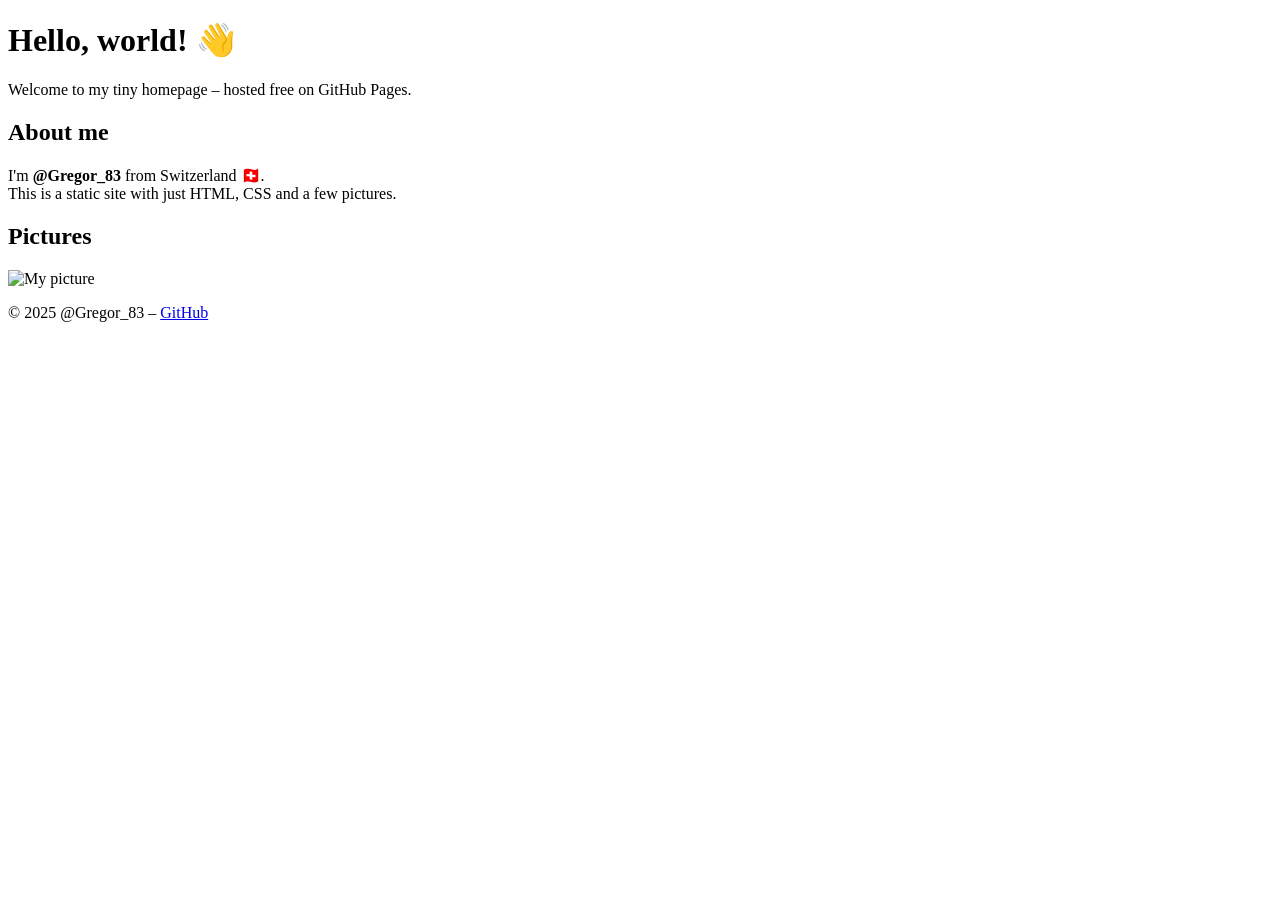
==== index.html @ ce1d017f "Init" ====
<!DOCTYPE html>
<html lang="en">
<head>
  <meta charset="UTF-8" />
  <meta name="viewport" content="width=device-width, initial-scale=1.0"/>
  <title>Hello from @Gregor_83</title>
  <link rel="stylesheet" href="style.css" />
</head>
<body>
  <header>
    <h1>Hello, world! 👋</h1>
    <p>Welcome to my tiny homepage – hosted free on GitHub Pages.</p>
  </header>

  <main>
    <section>
      <h2>About me</h2>
      <p>I'm <strong>@Gregor_83</strong> from Switzerland 🇨🇭.<br>
         This is a static site with just HTML, CSS and a few pictures.</p>
    </section>

    <section class="gallery">
      <h2>Pictures</h2>
      <img src="assets/photo.jpg" alt="My picture" />
      <!-- add more <img> tags here -->
    </section>
  </main>

  <footer>
    <p>© 2025 @Gregor_83 – <a href="https://github.com/gregor-waelchli">GitHub</a></p>
  </footer>
</body>
</html>
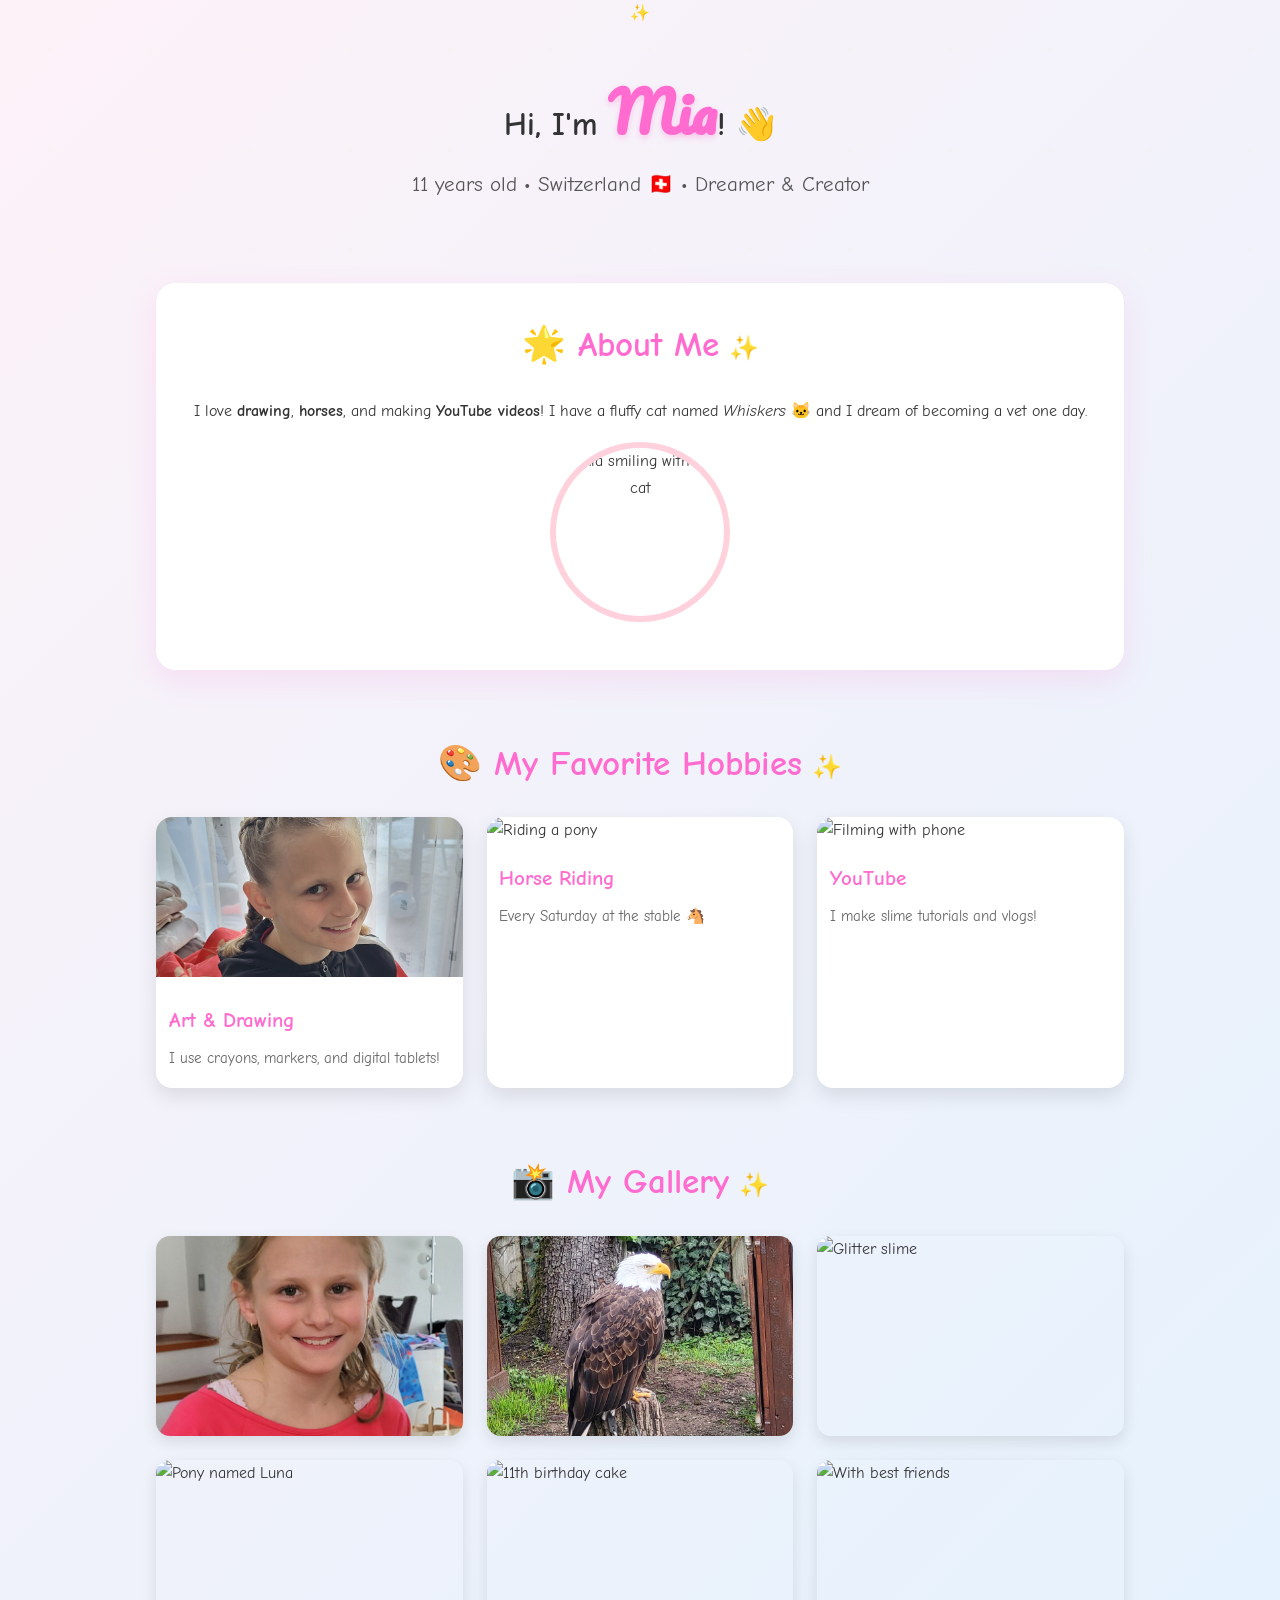
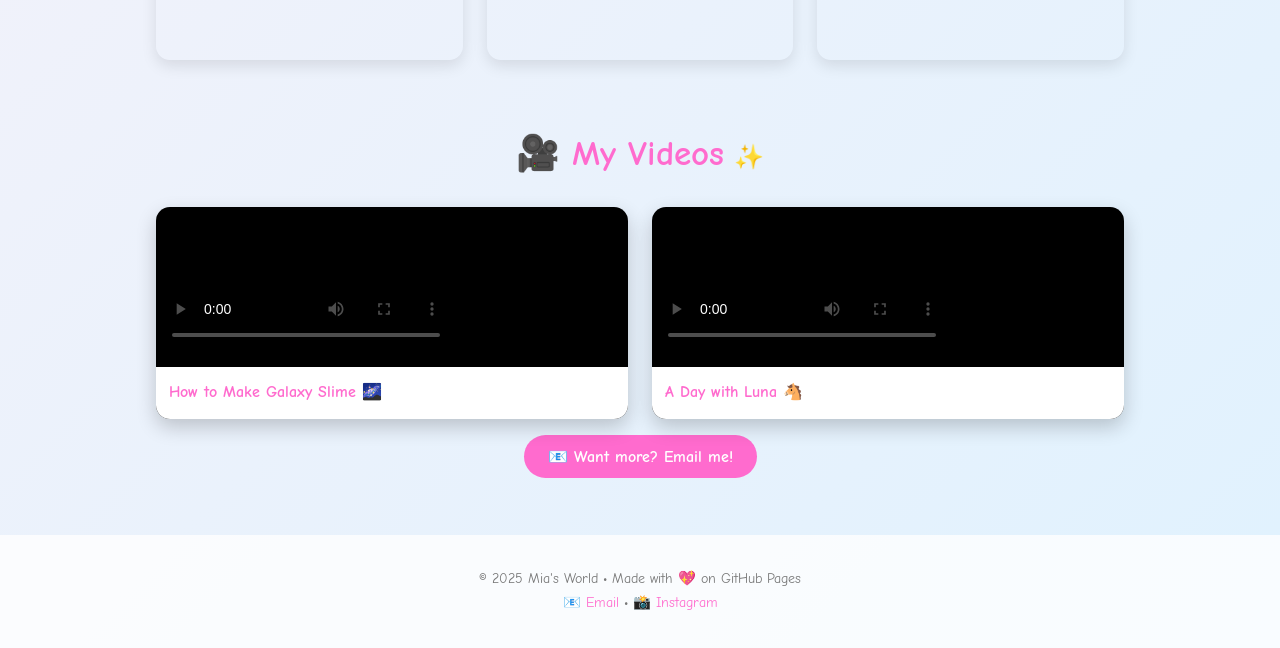
==== commit 52f38f5f: "Updaet" ====
--- a/index.html
+++ b/index.html
@@ -3,31 +3,99 @@
 <head>
   <meta charset="UTF-8" />
   <meta name="viewport" content="width=device-width, initial-scale=1.0"/>
-  <title>Hello from @Gregor_83</title>
+  <title>✨ Mia's World ✨</title>
   <link rel="stylesheet" href="style.css" />
+  <link href="https://fonts.googleapis.com/css2?family=Comic+Neue:wght@400;700&family=Pacifico&display=swap" rel="stylesheet">
 </head>
 <body>
-  <header>
-    <h1>Hello, world! 👋</h1>
-    <p>Welcome to my tiny homepage – hosted free on GitHub Pages.</p>
+  <!-- Sparkly Header -->
+  <header class="hero">
+    <div class="sparkles">✨</div>
+    <h1>Hi, I'm <span class="name">Mia</span>! 👋</h1>
+    <p class="tagline">11 years old • Switzerland 🇨🇭 • Dreamer & Creator</p>
   </header>
 
-  <main>
-    <section>
-      <h2>About me</h2>
-      <p>I'm <strong>@Gregor_83</strong> from Switzerland 🇨🇭.<br>
-         This is a static site with just HTML, CSS and a few pictures.</p>
-    </section>
+  <!-- About Me -->
+  <section class="about">
+    <div class="card">
+      <h2>🌟 About Me</h2>
+      <p>I love <strong>drawing</strong>, <strong>horses</strong>, and making <strong>YouTube videos</strong>!  
+         I have a fluffy cat named <em>Whiskers</em> 🐱 and I dream of becoming a vet one day.</p>
+      <img src="assets/mia.jpg" alt="Mia smiling with her cat" class="profile-pic" />
+    </div>
+  </section>
 
-    <section class="gallery">
-      <h2>Pictures</h2>
-      <img src="assets/photo.jpg" alt="My picture" />
-      <!-- add more <img> tags here -->
-    </section>
-  </main>
+  <!-- My Hobbies -->
+  <section class="hobbies">
+    <h2>🎨 My Favorite Hobbies</h2>
+    <div class="grid">
+      <div class="hobby-card">
+        <img src="assets/alyssia_nach_wettkampf.jpg" alt="Colorful drawings" />
+        <h3>Art & Drawing</h3>
+        <p>I use crayons, markers, and digital tablets!</p>
+      </div>
+      <div class="hobby-card">
+        <img src="assets/horse.jpg" alt="Riding a pony" />
+        <h3>Horse Riding</h3>
+        <p>Every Saturday at the stable 🐴</p>
+      </div>
+      <div class="hobby-card">
+        <img src="assets/youtube.jpg" alt="Filming with phone" />
+        <h3>YouTube</h3>
+        <p>I make slime tutorials and vlogs!</p>
+      </div>
+    </div>
+  </section>
 
+  <!-- Gallery -->
+  <section class="gallery">
+    <h2>📸 My Gallery</h2>
+    <div class="photo-grid">
+      <img src="assets/geburtstag.jpg" alt="Rainbow unicorn drawing" />
+      <img src="assets/adler.jpg" alt="Whiskers sleeping" />
+      <img src="assets/muffins.jpg" alt="Glitter slime" />
+      <img src="assets/pony.jpg" alt="Pony named Luna" />
+      <img src="assets/birthday.jpg" alt="11th birthday cake" />
+      <img src="assets/friends.jpg" alt="With best friends" />
+    </div>
+  </section>
+
+  <!-- Videos -->
+  <section class="videos">
+    <h2>🎥 My Videos</h2>
+    <div class="video-grid">
+      <!-- Video 1 -->
+      <div class="video-wrapper">
+        <video controls poster="assets/slime.jpg">
+          <source src="assets/snowboard.mp4" type="video/mp4">
+          Your browser does not support the video tag.
+        </video>
+        <p><strong>How to Make Galaxy Slime 🌌</strong></p>
+      </div>
+
+      <!-- Video 2 -->
+      <div class="video-wrapper">
+        <video controls poster="assets/pony.jpg">
+          <source src="assets/wettkampf_reck_fail.mp4" type="video/mp4">
+          Your browser does not support the video tag.
+        </source>
+        </video>
+        <p><strong>A Day with Luna 🐴</strong></p>
+      </div>
+    </div>
+
+    <p class="channel-link">
+      <a href="mailto:mia@example.com">📧 Want more? Email me!</a>
+    </p>
+  </section>
+  
+  <!-- Footer -->
   <footer>
-    <p>© 2025 @Gregor_83 – <a href="https://github.com/gregor-waelchli">GitHub</a></p>
+    <p>© 2025 Mia's World • Made with 💖 on GitHub Pages</p>
+    <p>
+      <a href="mailto:mia@example.com">📧 Email</a> • 
+      <a href="https://instagram.com/mia_world" target="_blank">📸 Instagram</a>
+    </p>
   </footer>
 </body>
 </html>
--- a/style.css
+++ b/style.css
@@ -0,0 +1,172 @@
+/* 🎀 Mia's Beautiful Static Homepage – 100% static, no JS needed */
+* { margin:0; padding:0; box-sizing:border-box; }
+body {
+  font-family: 'Comic Neue', cursive;
+  background: linear-gradient(135deg, #fdf2f8 0%, #e0f2fe 100%);
+  color: #333;
+  line-height: 1.7;
+}
+
+/* Sparkly Header */
+.hero {
+  text-align: center;
+  padding: 4rem 1rem 3rem;
+  background: url('data:image/svg+xml;utf8,<svg xmlns="http://www.w3.org/2000/svg" width="100" height="100" viewBox="0 0 100 100"><circle cx="50" cy="50" r="2" fill="%23ffd700"/><animate attributeName="opacity" values="0;1;0" dur="2s" repeatCount="indefinite"/></svg>') repeat;
+  position: relative;
+  overflow: hidden;
+}
+.sparkles {
+  position: absolute;
+  top: 0; left: 0; right: 0; bottom: 0;
+  pointer-events: none;
+  animation: sparkle 3s infinite;
+}
+@keyframes sparkle {
+  0%, 100% { opacity: 0.3; }
+  50% { opacity: 0.8; }
+}
+.name { 
+  font-family: 'Pacifico', cursive; 
+  font-size: 3.5rem; 
+  color: #ff6bce;
+  text-shadow: 0 3px 6px rgba(255,107,206,0.3);
+}
+.tagline {
+  font-size: 1.3rem;
+  color: #555;
+  margin-top: 0.5rem;
+}
+
+/* Cards & Sections */
+section { padding: 2rem 1rem; max-width: 1000px; margin: auto; }
+h2 {
+  text-align: center;
+  font-size: 2.2rem;
+  margin-bottom: 1.5rem;
+  color: #ff6bce;
+  position: relative;
+}
+h2::after {
+  content: '✨';
+  margin-left: 10px;
+  font-size: 1.5rem;
+}
+
+/* About Card */
+.card {
+  background: white;
+  border-radius: 20px;
+  padding: 2rem;
+  box-shadow: 0 10px 30px rgba(255,107,206,0.15);
+  text-align: center;
+}
+.profile-pic {
+  width: 180px;
+  height: 180px;
+  border-radius: 50%;
+  object-fit: cover;
+  margin: 1rem auto;
+  border: 6px solid #ffd1dc;
+  display: block;
+}
+
+/* Hobby Grid */
+.grid, .photo-grid, .video-grid {
+  display: grid;
+  gap: 1.5rem;
+  grid-template-columns: repeat(auto-fit, minmax(250px, 1fr));
+  margin-top: 1rem;
+}
+.hobby-card {
+  background: white;
+  border-radius: 16px;
+  overflow: hidden;
+  box-shadow: 0 8px 20px rgba(0,0,0,0.1);
+  transition: transform 0.3s;
+}
+.hobby-card:hover { transform: translateY(-8px); }
+.hobby-card img {
+  width: 100%;
+  height: 160px;
+  object-fit: cover;
+}
+.hobby-card h3 {
+  padding: 1rem 0.8rem 0.5rem;
+  color: #ff6bce;
+  font-size: 1.3rem;
+}
+.hobby-card p {
+  padding: 0 0.8rem 1rem;
+  font-size: 0.95rem;
+  color: #666;
+}
+
+/* Gallery */
+.photo-grid img {
+  width: 100%;
+  height: 200px;
+  object-fit: cover;
+  border-radius: 14px;
+  box-shadow: 0 6px 15px rgba(0,0,0,0.1);
+  transition: transform 0.3s;
+}
+.photo-grid img:hover {
+  transform: scale(1.05);
+}
+
+/* Videos */
+.video-wrapper {
+  position: relative;
+  background: #000;
+  border-radius: 14px;
+  overflow: hidden;
+  box-shadow: 0 8px 20px rgba(0,0,0,0.2);
+}
+.video-wrapper iframe {
+  width: 100%;
+  height: 200px;
+  border: none;
+}
+.video-wrapper p {
+  padding: 0.8rem;
+  background: white;
+  margin: 0;
+  font-weight: bold;
+  color: #ff6bce;
+}
+.channel-link {
+  text-align: center;
+  margin-top: 1.5rem;
+}
+.channel-link a {
+  background: #ff6bce;
+  color: white;
+  padding: 0.8rem 1.5rem;
+  border-radius: 30px;
+  text-decoration: none;
+  font-weight: bold;
+}
+.channel-link a:hover {
+  background: #ff4dae;
+}
+
+/* Footer */
+footer {
+  text-align: center;
+  padding: 2rem 1rem;
+  background: rgba(255,255,255,0.8);
+  margin-top: 2rem;
+  font-size: 0.9rem;
+  color: #777;
+}
+footer a {
+  color: #ff6bce;
+  text-decoration: none;
+}
+footer a:hover { text-decoration: underline; }
+
+/* Responsive */
+@media (max-width: 600px) {
+  .name { font-size: 2.5rem; }
+  .grid, .photo-grid, .video-grid { grid-template-columns: 1fr; }
+}
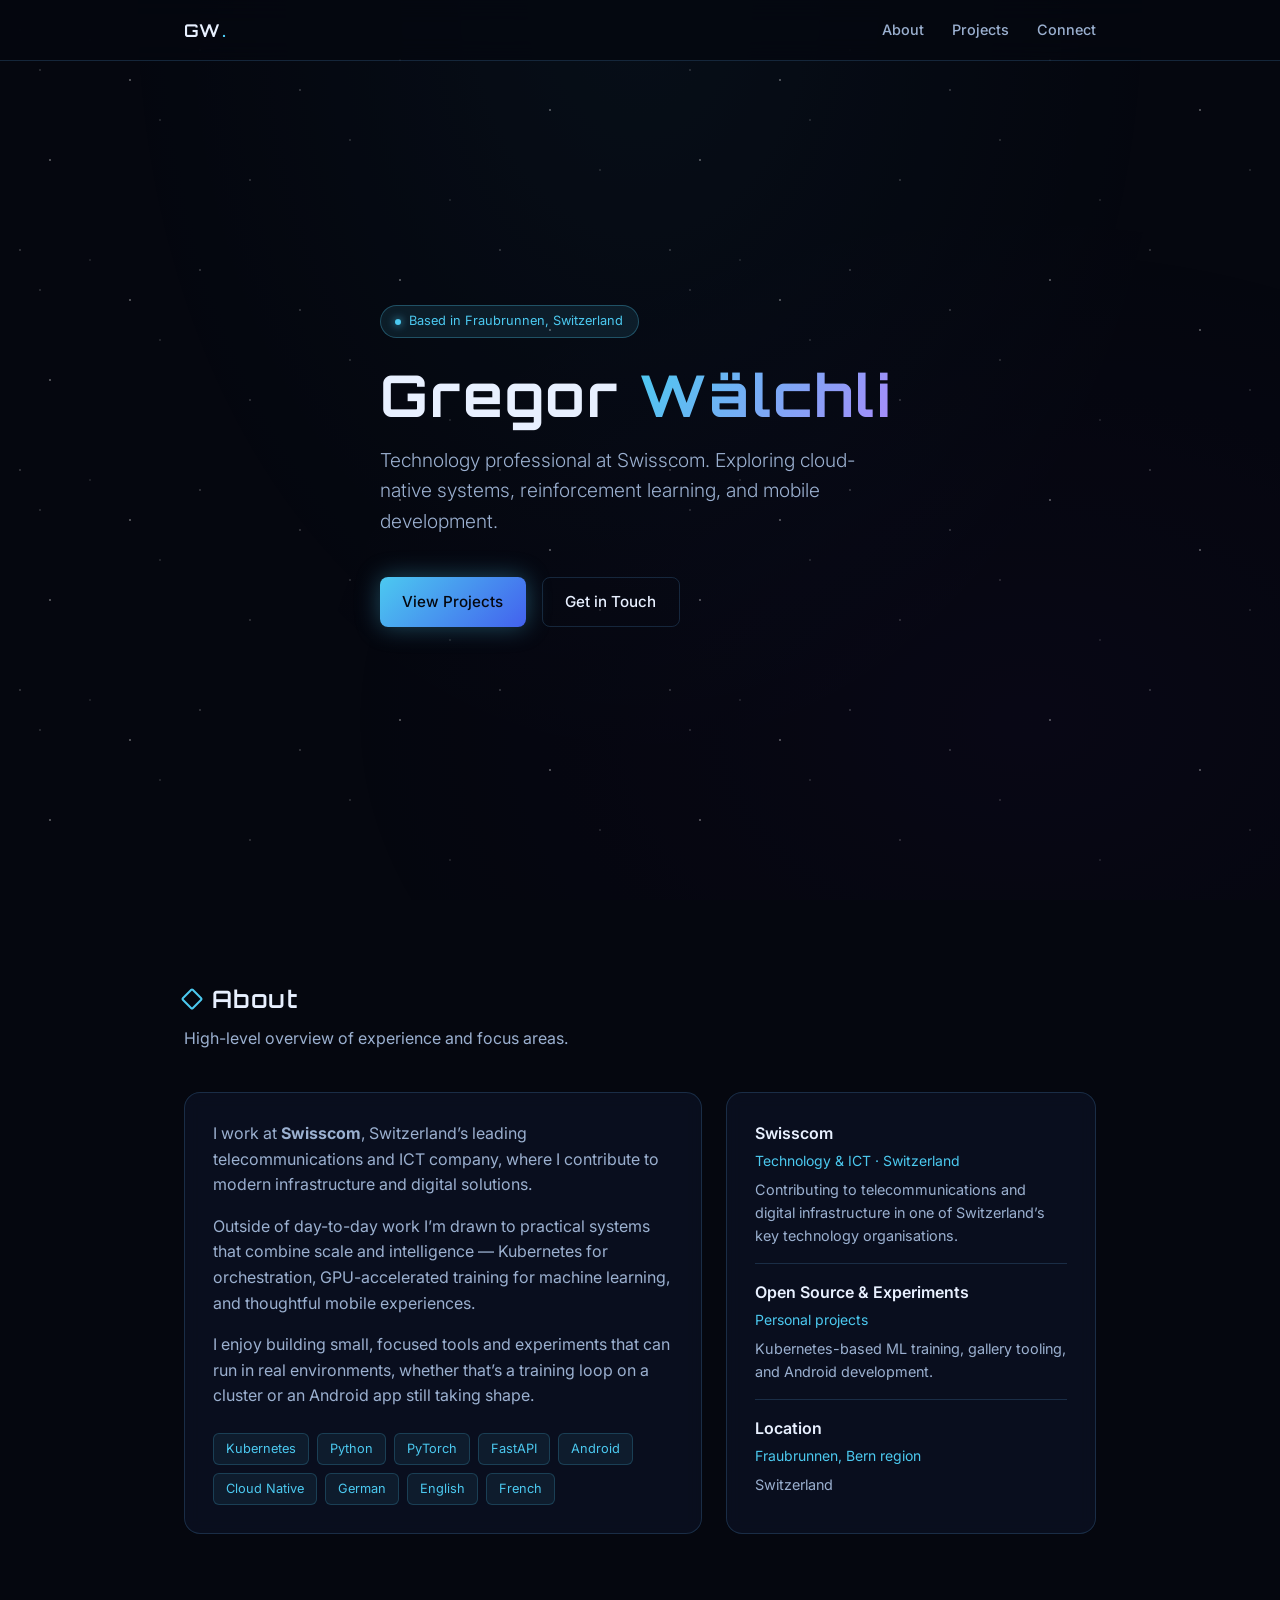
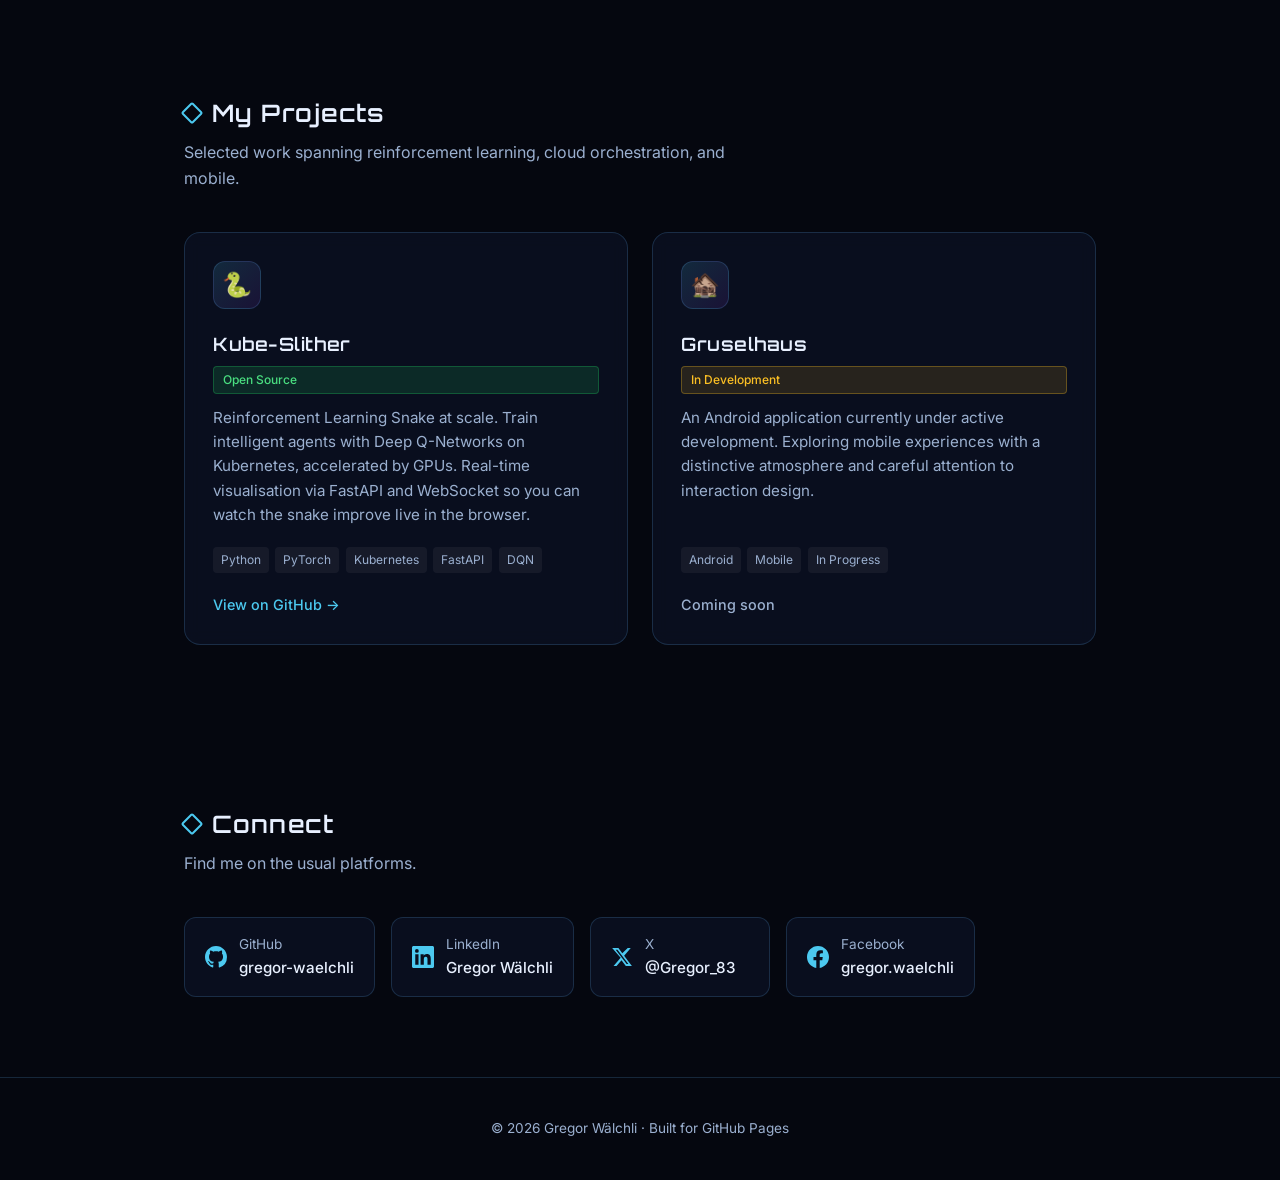
==== commit deb19537: "init" ====
--- a/index.html
+++ b/index.html
@@ -1,101 +1,756 @@
 <!DOCTYPE html>
 <html lang="en">
 <head>
-  <meta charset="UTF-8" />
-  <meta name="viewport" content="width=device-width, initial-scale=1.0"/>
-  <title>✨ Mia's World ✨</title>
-  <link rel="stylesheet" href="style.css" />
-  <link href="https://fonts.googleapis.com/css2?family=Comic+Neue:wght@400;700&family=Pacifico&display=swap" rel="stylesheet">
+  <meta charset="UTF-8">
+  <meta name="viewport" content="width=device-width, initial-scale=1.0">
+  <title>Gregor Wälchli | Technology & Exploration</title>
+  <meta name="description" content="Personal homepage of Gregor Wälchli – Swisscom, Kubernetes, AI, Android development. Based in Fraubrunnen, Switzerland.">
+  <link rel="preconnect" href="https://fonts.googleapis.com">
+  <link rel="preconnect" href="https://fonts.gstatic.com" crossorigin>
+  <link href="https://fonts.googleapis.com/css2?family=Inter:wght@300;400;500;600;700&family=Orbitron:wght@500;600;700&display=swap" rel="stylesheet">
+  <style>
+    :root {
+      --bg-deep: #05070f;
+      --bg-card: rgba(12, 18, 36, 0.72);
+      --border: rgba(100, 180, 255, 0.18);
+      --accent: #4cc9f0;
+      --accent-2: #7b2cbf;
+      --text: #e8f0ff;
+      --text-muted: #9bb0d0;
+      --glow: 0 0 24px rgba(76, 201, 240, 0.35);
+    }
+
+    * {
+      margin: 0;
+      padding: 0;
+      box-sizing: border-box;
+    }
+
+    html {
+      scroll-behavior: smooth;
+    }
+
+    body {
+      font-family: 'Inter', system-ui, sans-serif;
+      background: var(--bg-deep);
+      color: var(--text);
+      line-height: 1.6;
+      overflow-x: hidden;
+      min-height: 100vh;
+    }
+
+    /* Starfield background */
+    .stars {
+      position: fixed;
+      inset: 0;
+      z-index: 0;
+      pointer-events: none;
+      background:
+        radial-gradient(1px 1px at 20px 30px, #fff, transparent),
+        radial-gradient(1px 1px at 40px 70px, rgba(255,255,255,0.8), transparent),
+        radial-gradient(1.5px 1.5px at 50px 160px, #fff, transparent),
+        radial-gradient(1px 1px at 90px 40px, rgba(255,255,255,0.6), transparent),
+        radial-gradient(1.5px 1.5px at 130px 80px, #fff, transparent),
+        radial-gradient(1px 1px at 160px 120px, rgba(255,255,255,0.7), transparent),
+        radial-gradient(1px 1px at 200px 50px, #fff, transparent),
+        radial-gradient(1.5px 1.5px at 250px 180px, rgba(255,255,255,0.5), transparent),
+        radial-gradient(1px 1px at 300px 90px, #fff, transparent),
+        radial-gradient(1px 1px at 350px 140px, rgba(255,255,255,0.8), transparent),
+        radial-gradient(1.5px 1.5px at 400px 60px, #fff, transparent),
+        radial-gradient(1px 1px at 450px 200px, rgba(255,255,255,0.6), transparent),
+        radial-gradient(1px 1px at 500px 30px, #fff, transparent),
+        radial-gradient(1.5px 1.5px at 550px 110px, #fff, transparent),
+        radial-gradient(1px 1px at 600px 170px, rgba(255,255,255,0.7), transparent);
+      background-size: 650px 220px;
+      animation: drift 120s linear infinite;
+      opacity: 0.55;
+    }
+
+    .stars::after {
+      content: '';
+      position: absolute;
+      inset: 0;
+      background: radial-gradient(ellipse at 50% 0%, rgba(76, 201, 240, 0.08) 0%, transparent 60%),
+                  radial-gradient(ellipse at 80% 80%, rgba(123, 44, 191, 0.07) 0%, transparent 50%);
+    }
+
+    @keyframes drift {
+      from { background-position: 0 0; }
+      to { background-position: 650px 220px; }
+    }
+
+    /* Layout */
+    .container {
+      position: relative;
+      z-index: 1;
+      max-width: 960px;
+      margin: 0 auto;
+      padding: 0 1.5rem;
+    }
+
+    /* Navigation */
+    nav {
+      position: fixed;
+      top: 0;
+      left: 0;
+      right: 0;
+      z-index: 100;
+      padding: 1rem 0;
+      background: rgba(5, 7, 15, 0.75);
+      backdrop-filter: blur(12px);
+      border-bottom: 1px solid var(--border);
+      transition: background 0.3s;
+    }
+
+    nav .container {
+      display: flex;
+      justify-content: space-between;
+      align-items: center;
+    }
+
+    .logo {
+      font-family: 'Orbitron', sans-serif;
+      font-weight: 600;
+      font-size: 1.1rem;
+      letter-spacing: 0.08em;
+      color: var(--text);
+      text-decoration: none;
+    }
+
+    .logo span {
+      color: var(--accent);
+    }
+
+    .nav-links {
+      display: flex;
+      gap: 1.75rem;
+      list-style: none;
+    }
+
+    .nav-links a {
+      color: var(--text-muted);
+      text-decoration: none;
+      font-size: 0.9rem;
+      font-weight: 500;
+      transition: color 0.2s;
+    }
+
+    .nav-links a:hover {
+      color: var(--accent);
+    }
+
+    /* Hero */
+    .hero {
+      min-height: 100vh;
+      display: flex;
+      flex-direction: column;
+      justify-content: center;
+      padding: 6rem 0 4rem;
+    }
+
+    .hero-badge {
+      display: inline-flex;
+      align-items: center;
+      gap: 0.5rem;
+      padding: 0.35rem 0.9rem;
+      background: rgba(76, 201, 240, 0.1);
+      border: 1px solid rgba(76, 201, 240, 0.3);
+      border-radius: 999px;
+      font-size: 0.8rem;
+      color: var(--accent);
+      margin-bottom: 1.5rem;
+      width: fit-content;
+    }
+
+    .hero-badge::before {
+      content: '';
+      width: 6px;
+      height: 6px;
+      background: var(--accent);
+      border-radius: 50%;
+      box-shadow: 0 0 8px var(--accent);
+      animation: pulse 2s ease-in-out infinite;
+    }
+
+    @keyframes pulse {
+      0%, 100% { opacity: 1; }
+      50% { opacity: 0.4; }
+    }
+
+    h1 {
+      font-family: 'Orbitron', sans-serif;
+      font-size: clamp(2.4rem, 6vw, 3.6rem);
+      font-weight: 700;
+      letter-spacing: 0.04em;
+      line-height: 1.15;
+      margin-bottom: 1rem;
+    }
+
+    h1 .highlight {
+      background: linear-gradient(120deg, var(--accent), #a78bfa);
+      -webkit-background-clip: text;
+      -webkit-text-fill-color: transparent;
+      background-clip: text;
+    }
+
+    .hero-sub {
+      font-size: 1.2rem;
+      color: var(--text-muted);
+      max-width: 520px;
+      margin-bottom: 2.5rem;
+      font-weight: 300;
+    }
+
+    .hero-cta {
+      display: flex;
+      flex-wrap: wrap;
+      gap: 1rem;
+    }
+
+    .btn {
+      display: inline-flex;
+      align-items: center;
+      gap: 0.5rem;
+      padding: 0.75rem 1.4rem;
+      border-radius: 8px;
+      font-weight: 500;
+      font-size: 0.95rem;
+      text-decoration: none;
+      transition: all 0.25s ease;
+      cursor: pointer;
+      border: none;
+    }
+
+    .btn-primary {
+      background: linear-gradient(135deg, #4cc9f0, #4361ee);
+      color: #05070f;
+      box-shadow: var(--glow);
+    }
+
+    .btn-primary:hover {
+      transform: translateY(-2px);
+      box-shadow: 0 0 32px rgba(76, 201, 240, 0.5);
+    }
+
+    .btn-ghost {
+      background: transparent;
+      color: var(--text);
+      border: 1px solid var(--border);
+    }
+
+    .btn-ghost:hover {
+      border-color: var(--accent);
+      color: var(--accent);
+      background: rgba(76, 201, 240, 0.06);
+    }
+
+    /* Sections */
+    section {
+      padding: 5rem 0;
+    }
+
+    .section-title {
+      font-family: 'Orbitron', sans-serif;
+      font-size: 1.5rem;
+      font-weight: 600;
+      letter-spacing: 0.06em;
+      margin-bottom: 0.5rem;
+      display: flex;
+      align-items: center;
+      gap: 0.75rem;
+    }
+
+    .section-title::before {
+      content: '';
+      width: 12px;
+      height: 12px;
+      border: 2px solid var(--accent);
+      border-radius: 2px;
+      transform: rotate(45deg);
+    }
+
+    .section-lead {
+      color: var(--text-muted);
+      margin-bottom: 2.5rem;
+      max-width: 560px;
+    }
+
+    /* Cards */
+    .card {
+      background: var(--bg-card);
+      border: 1px solid var(--border);
+      border-radius: 16px;
+      padding: 1.75rem;
+      backdrop-filter: blur(8px);
+      transition: border-color 0.25s, transform 0.25s, box-shadow 0.25s;
+    }
+
+    .card:hover {
+      border-color: rgba(76, 201, 240, 0.4);
+      transform: translateY(-3px);
+      box-shadow: 0 12px 40px rgba(0, 0, 0, 0.35);
+    }
+
+    /* About / CV */
+    .about-grid {
+      display: grid;
+      grid-template-columns: 1fr;
+      gap: 1.5rem;
+    }
+
+    @media (min-width: 700px) {
+      .about-grid {
+        grid-template-columns: 1.4fr 1fr;
+      }
+    }
+
+    .about-text p {
+      margin-bottom: 1rem;
+      color: var(--text-muted);
+    }
+
+    .about-text p:last-child {
+      margin-bottom: 0;
+    }
+
+    .cv-list {
+      list-style: none;
+    }
+
+    .cv-item {
+      padding: 1rem 0;
+      border-bottom: 1px solid var(--border);
+    }
+
+    .cv-item:last-child {
+      border-bottom: none;
+      padding-bottom: 0;
+    }
+
+    .cv-item:first-child {
+      padding-top: 0;
+    }
+
+    .cv-role {
+      font-weight: 600;
+      color: var(--text);
+      margin-bottom: 0.2rem;
+    }
+
+    .cv-meta {
+      font-size: 0.875rem;
+      color: var(--accent);
+      margin-bottom: 0.35rem;
+    }
+
+    .cv-desc {
+      font-size: 0.9rem;
+      color: var(--text-muted);
+    }
+
+    .skills {
+      display: flex;
+      flex-wrap: wrap;
+      gap: 0.5rem;
+      margin-top: 1.5rem;
+    }
+
+    .skill {
+      padding: 0.3rem 0.75rem;
+      background: rgba(76, 201, 240, 0.08);
+      border: 1px solid rgba(76, 201, 240, 0.2);
+      border-radius: 6px;
+      font-size: 0.8rem;
+      color: var(--accent);
+    }
+
+    /* Projects */
+    .projects-grid {
+      display: grid;
+      grid-template-columns: 1fr;
+      gap: 1.5rem;
+    }
+
+    @media (min-width: 640px) {
+      .projects-grid {
+        grid-template-columns: 1fr 1fr;
+      }
+    }
+
+    .project-card {
+      display: flex;
+      flex-direction: column;
+      height: 100%;
+    }
+
+    .project-icon {
+      width: 48px;
+      height: 48px;
+      border-radius: 12px;
+      display: flex;
+      align-items: center;
+      justify-content: center;
+      font-size: 1.5rem;
+      margin-bottom: 1.25rem;
+      background: linear-gradient(135deg, rgba(76, 201, 240, 0.15), rgba(123, 44, 191, 0.15));
+      border: 1px solid var(--border);
+    }
+
+    .project-title {
+      font-family: 'Orbitron', sans-serif;
+      font-size: 1.15rem;
+      font-weight: 600;
+      margin-bottom: 0.5rem;
+      letter-spacing: 0.03em;
+    }
+
+    .project-status {
+      display: inline-block;
+      font-size: 0.75rem;
+      padding: 0.2rem 0.55rem;
+      border-radius: 4px;
+      margin-bottom: 0.75rem;
+      font-weight: 500;
+    }
+
+    .status-live {
+      background: rgba(34, 197, 94, 0.15);
+      color: #4ade80;
+      border: 1px solid rgba(34, 197, 94, 0.3);
+    }
+
+    .status-dev {
+      background: rgba(251, 191, 36, 0.12);
+      color: #fbbf24;
+      border: 1px solid rgba(251, 191, 36, 0.3);
+    }
+
+    .project-desc {
+      color: var(--text-muted);
+      font-size: 0.95rem;
+      flex-grow: 1;
+      margin-bottom: 1.25rem;
+    }
+
+    .project-tags {
+      display: flex;
+      flex-wrap: wrap;
+      gap: 0.4rem;
+      margin-bottom: 1.25rem;
+    }
+
+    .tag {
+      font-size: 0.75rem;
+      padding: 0.2rem 0.5rem;
+      background: rgba(255, 255, 255, 0.05);
+      border-radius: 4px;
+      color: var(--text-muted);
+    }
+
+    .project-link {
+      color: var(--accent);
+      text-decoration: none;
+      font-size: 0.9rem;
+      font-weight: 500;
+      display: inline-flex;
+      align-items: center;
+      gap: 0.35rem;
+      transition: gap 0.2s;
+    }
+
+    .project-link:hover {
+      gap: 0.55rem;
+    }
+
+    /* Contact */
+    .contact-grid {
+      display: flex;
+      flex-wrap: wrap;
+      gap: 1rem;
+    }
+
+    .contact-link {
+      display: flex;
+      align-items: center;
+      gap: 0.75rem;
+      padding: 1rem 1.25rem;
+      background: var(--bg-card);
+      border: 1px solid var(--border);
+      border-radius: 12px;
+      text-decoration: none;
+      color: var(--text);
+      transition: all 0.25s;
+      min-width: 180px;
+    }
+
+    .contact-link:hover {
+      border-color: var(--accent);
+      transform: translateY(-2px);
+      box-shadow: 0 8px 24px rgba(0, 0, 0, 0.3);
+    }
+
+    .contact-link svg {
+      width: 22px;
+      height: 22px;
+      fill: var(--accent);
+      flex-shrink: 0;
+    }
+
+    .contact-label {
+      font-size: 0.85rem;
+      color: var(--text-muted);
+    }
+
+    .contact-value {
+      font-weight: 500;
+      font-size: 0.95rem;
+    }
+
+    /* Footer */
+    footer {
+      padding: 2.5rem 0;
+      border-top: 1px solid var(--border);
+      text-align: center;
+      color: var(--text-muted);
+      font-size: 0.85rem;
+    }
+
+    footer a {
+      color: var(--accent);
+      text-decoration: none;
+    }
+
+    /* Mobile nav */
+    .nav-toggle {
+      display: none;
+      background: none;
+      border: none;
+      color: var(--text);
+      font-size: 1.5rem;
+      cursor: pointer;
+    }
+
+    @media (max-width: 640px) {
+      .nav-links {
+        display: none;
+        position: absolute;
+        top: 100%;
+        left: 0;
+        right: 0;
+        background: rgba(5, 7, 15, 0.95);
+        flex-direction: column;
+        padding: 1rem 1.5rem;
+        gap: 1rem;
+        border-bottom: 1px solid var(--border);
+      }
+
+      .nav-links.open {
+        display: flex;
+      }
+
+      .nav-toggle {
+        display: block;
+      }
+    }
+  </style>
 </head>
 <body>
-  <!-- Sparkly Header -->
+  <div class="stars" aria-hidden="true"></div>
+
+  <nav>
+    <div class="container">
+      <a href="#" class="logo">GW<span>.</span></a>
+      <button class="nav-toggle" aria-label="Menu" id="navToggle">☰</button>
+      <ul class="nav-links" id="navLinks">
+        <li><a href="#about">About</a></li>
+        <li><a href="#projects">Projects</a></li>
+        <li><a href="#contact">Connect</a></li>
+      </ul>
+    </div>
+  </nav>
+
   <header class="hero">
-    <div class="sparkles">✨</div>
-    <h1>Hi, I'm <span class="name">Mia</span>! 👋</h1>
-    <p class="tagline">11 years old • Switzerland 🇨🇭 • Dreamer & Creator</p>
+    <div class="container">
+      <div class="hero-badge">Based in Fraubrunnen, Switzerland</div>
+      <h1>Gregor <span class="highlight">Wälchli</span></h1>
+      <p class="hero-sub">
+        Technology professional at Swisscom. Exploring cloud-native systems, reinforcement learning, and mobile development.
+      </p>
+      <div class="hero-cta">
+        <a href="#projects" class="btn btn-primary">View Projects</a>
+        <a href="#contact" class="btn btn-ghost">Get in Touch</a>
+      </div>
+    </div>
   </header>
 
-  <!-- About Me -->
-  <section class="about">
-    <div class="card">
-      <h2>🌟 About Me</h2>
-      <p>I love <strong>drawing</strong>, <strong>horses</strong>, and making <strong>YouTube videos</strong>!  
-         I have a fluffy cat named <em>Whiskers</em> 🐱 and I dream of becoming a vet one day.</p>
-      <img src="assets/mia.jpg" alt="Mia smiling with her cat" class="profile-pic" />
-    </div>
-  </section>
-
-  <!-- My Hobbies -->
-  <section class="hobbies">
-    <h2>🎨 My Favorite Hobbies</h2>
-    <div class="grid">
-      <div class="hobby-card">
-        <img src="assets/alyssia_nach_wettkampf.jpg" alt="Colorful drawings" />
-        <h3>Art & Drawing</h3>
-        <p>I use crayons, markers, and digital tablets!</p>
-      </div>
-      <div class="hobby-card">
-        <img src="assets/horse.jpg" alt="Riding a pony" />
-        <h3>Horse Riding</h3>
-        <p>Every Saturday at the stable 🐴</p>
-      </div>
-      <div class="hobby-card">
-        <img src="assets/youtube.jpg" alt="Filming with phone" />
-        <h3>YouTube</h3>
-        <p>I make slime tutorials and vlogs!</p>
+  <section id="about">
+    <div class="container">
+      <h2 class="section-title">About</h2>
+      <p class="section-lead">High-level overview of experience and focus areas.</p>
+
+      <div class="about-grid">
+        <div class="card about-text">
+          <p>
+            I work at <strong>Swisscom</strong>, Switzerland’s leading telecommunications and ICT company, where I contribute to modern infrastructure and digital solutions.
+          </p>
+          <p>
+            Outside of day-to-day work I’m drawn to practical systems that combine scale and intelligence — Kubernetes for orchestration, GPU-accelerated training for machine learning, and thoughtful mobile experiences.
+          </p>
+          <p>
+            I enjoy building small, focused tools and experiments that can run in real environments, whether that’s a training loop on a cluster or an Android app still taking shape.
+          </p>
+          <div class="skills">
+            <span class="skill">Kubernetes</span>
+            <span class="skill">Python</span>
+            <span class="skill">PyTorch</span>
+            <span class="skill">FastAPI</span>
+            <span class="skill">Android</span>
+            <span class="skill">Cloud Native</span>
+            <span class="skill">German</span>
+            <span class="skill">English</span>
+            <span class="skill">French</span>
+          </div>
+        </div>
+
+        <div class="card">
+          <ul class="cv-list">
+            <li class="cv-item">
+              <div class="cv-role">Swisscom</div>
+              <div class="cv-meta">Technology &amp; ICT · Switzerland</div>
+              <div class="cv-desc">Contributing to telecommunications and digital infrastructure in one of Switzerland’s key technology organisations.</div>
+            </li>
+            <li class="cv-item">
+              <div class="cv-role">Open Source &amp; Experiments</div>
+              <div class="cv-meta">Personal projects</div>
+              <div class="cv-desc">Kubernetes-based ML training, gallery tooling, and Android development.</div>
+            </li>
+            <li class="cv-item">
+              <div class="cv-role">Location</div>
+              <div class="cv-meta">Fraubrunnen, Bern region</div>
+              <div class="cv-desc">Switzerland</div>
+            </li>
+          </ul>
+        </div>
       </div>
     </div>
   </section>
 
-  <!-- Gallery -->
-  <section class="gallery">
-    <h2>📸 My Gallery</h2>
-    <div class="photo-grid">
-      <img src="assets/geburtstag.jpg" alt="Rainbow unicorn drawing" />
-      <img src="assets/adler.jpg" alt="Whiskers sleeping" />
-      <img src="assets/muffins.jpg" alt="Glitter slime" />
-      <img src="assets/pony.jpg" alt="Pony named Luna" />
-      <img src="assets/birthday.jpg" alt="11th birthday cake" />
-      <img src="assets/friends.jpg" alt="With best friends" />
+  <section id="projects">
+    <div class="container">
+      <h2 class="section-title">My Projects</h2>
+      <p class="section-lead">Selected work spanning reinforcement learning, cloud orchestration, and mobile.</p>
+
+      <div class="projects-grid">
+        <!-- kube-slither -->
+        <article class="card project-card">
+          <div class="project-icon">🐍</div>
+          <h3 class="project-title">Kube-Slither</h3>
+          <span class="project-status status-live">Open Source</span>
+          <p class="project-desc">
+            Reinforcement Learning Snake at scale. Train intelligent agents with Deep Q-Networks on Kubernetes, accelerated by GPUs. Real-time visualisation via FastAPI and WebSocket so you can watch the snake improve live in the browser.
+          </p>
+          <div class="project-tags">
+            <span class="tag">Python</span>
+            <span class="tag">PyTorch</span>
+            <span class="tag">Kubernetes</span>
+            <span class="tag">FastAPI</span>
+            <span class="tag">DQN</span>
+          </div>
+          <a href="https://github.com/gregor-waelchli/kube-slither" class="project-link" target="_blank" rel="noopener">
+            View on GitHub →
+          </a>
+        </article>
+
+        <!-- Gruselhaus -->
+        <article class="card project-card">
+          <div class="project-icon">🏚️</div>
+          <h3 class="project-title">Gruselhaus</h3>
+          <span class="project-status status-dev">In Development</span>
+          <p class="project-desc">
+            An Android application currently under active development. Exploring mobile experiences with a distinctive atmosphere and careful attention to interaction design.
+          </p>
+          <div class="project-tags">
+            <span class="tag">Android</span>
+            <span class="tag">Mobile</span>
+            <span class="tag">In Progress</span>
+          </div>
+          <span class="project-link" style="color: var(--text-muted); cursor: default;">
+            Coming soon
+          </span>
+        </article>
+      </div>
     </div>
   </section>
 
-  <!-- Videos -->
-  <section class="videos">
-    <h2>🎥 My Videos</h2>
-    <div class="video-grid">
-      <!-- Video 1 -->
-      <div class="video-wrapper">
-        <video controls poster="assets/slime.jpg">
-          <source src="assets/snowboard.mp4" type="video/mp4">
-          Your browser does not support the video tag.
-        </video>
-        <p><strong>How to Make Galaxy Slime 🌌</strong></p>
-      </div>
-
-      <!-- Video 2 -->
-      <div class="video-wrapper">
-        <video controls poster="assets/pony.jpg">
-          <source src="assets/wettkampf_reck_fail.mp4" type="video/mp4">
-          Your browser does not support the video tag.
-        </source>
-        </video>
-        <p><strong>A Day with Luna 🐴</strong></p>
+  <section id="contact">
+    <div class="container">
+      <h2 class="section-title">Connect</h2>
+      <p class="section-lead">Find me on the usual platforms.</p>
+
+      <div class="contact-grid">
+        <a href="https://github.com/gregor-waelchli" class="contact-link" target="_blank" rel="noopener">
+          <svg viewBox="0 0 24 24" aria-hidden="true"><path d="M12 0C5.37 0 0 5.37 0 12c0 5.31 3.435 9.795 8.205 11.385.6.105.825-.255.825-.57 0-.285-.015-1.23-.015-2.235-3.015.555-3.795-.735-4.035-1.41-.135-.345-.72-1.41-1.23-1.695-.42-.225-1.02-.78-.015-.795.945-.015 1.62.87 1.845 1.23 1.08 1.815 2.805 1.305 3.495.99.105-.78.42-1.305.765-1.605-2.67-.3-5.46-1.335-5.46-5.925 0-1.305.465-2.385 1.23-3.225-.12-.3-.54-1.53.12-3.18 0 0 1.005-.315 3.3 1.23.96-.27 1.98-.405 3-.405s2.04.135 3 .405c2.295-1.56 3.3-1.23 3.3-1.23.66 1.65.24 2.88.12 3.18.765.84 1.23 1.905 1.23 3.225 0 4.605-2.805 5.625-5.475 5.925.435.375.81 1.095.81 2.22 0 1.605-.015 2.895-.015 3.3 0 .315.225.69.825.57A12.02 12.02 0 0024 12c0-6.63-5.37-12-12-12z"/></svg>
+          <div>
+            <div class="contact-label">GitHub</div>
+            <div class="contact-value">gregor-waelchli</div>
+          </div>
+        </a>
+
+        <a href="https://www.linkedin.com/in/gregor-w%C3%A4lchli-3ab8a1136/" class="contact-link" target="_blank" rel="noopener">
+          <svg viewBox="0 0 24 24" aria-hidden="true"><path d="M20.447 20.452h-3.554v-5.569c0-1.328-.027-3.037-1.852-3.037-1.853 0-2.136 1.445-2.136 2.939v5.667H9.351V9h3.414v1.561h.046c.477-.9 1.637-1.85 3.37-1.85 3.601 0 4.267 2.37 4.267 5.455v6.286zM5.337 7.433a2.062 2.062 0 01-2.063-2.065 2.064 2.064 0 112.063 2.065zm1.782 13.019H3.555V9h3.564v11.452zM22.225 0H1.771C.792 0 0 .774 0 1.729v20.542C0 23.227.792 24 1.771 24h20.451C23.2 24 24 23.227 24 22.271V1.729C24 .774 23.2 0 22.222 0h.003z"/></svg>
+          <div>
+            <div class="contact-label">LinkedIn</div>
+            <div class="contact-value">Gregor Wälchli</div>
+          </div>
+        </a>
+
+        <a href="https://x.com/Gregor_83" class="contact-link" target="_blank" rel="noopener">
+          <svg viewBox="0 0 24 24" aria-hidden="true"><path d="M18.244 2.25h3.308l-7.227 8.26 8.502 11.24H16.17l-4.714-6.231-5.401 6.231H2.792l7.719-8.835L1.254 2.25H8.08l4.251 5.622 5.913-5.622zm-1.161 17.52h1.833L7.084 4.126H5.117z"/></svg>
+          <div>
+            <div class="contact-label">X</div>
+            <div class="contact-value">@Gregor_83</div>
+          </div>
+        </a>
+
+        <a href="https://www.facebook.com/gregor.waelchli/" class="contact-link" target="_blank" rel="noopener">
+          <svg viewBox="0 0 24 24" aria-hidden="true"><path d="M24 12.073c0-6.627-5.373-12-12-12s-12 5.373-12 12c0 5.99 4.388 10.954 10.125 11.854v-8.385H7.078v-3.47h3.047V9.43c0-3.007 1.792-4.669 4.533-4.669 1.312 0 2.686.235 2.686.235v2.953H15.83c-1.491 0-1.956.925-1.956 1.874v2.25h3.328l-.532 3.47h-2.796v8.385C19.612 23.027 24 18.062 24 12.073z"/></svg>
+          <div>
+            <div class="contact-label">Facebook</div>
+            <div class="contact-value">gregor.waelchli</div>
+          </div>
+        </a>
       </div>
     </div>
-
-    <p class="channel-link">
-      <a href="mailto:mia@example.com">📧 Want more? Email me!</a>
-    </p>
   </section>
-  
-  <!-- Footer -->
+
   <footer>
-    <p>© 2025 Mia's World • Made with 💖 on GitHub Pages</p>
-    <p>
-      <a href="mailto:mia@example.com">📧 Email</a> • 
-      <a href="https://instagram.com/mia_world" target="_blank">📸 Instagram</a>
-    </p>
+    <div class="container">
+      <p>© <span id="year"></span> Gregor Wälchli · Built for GitHub Pages</p>
+    </div>
   </footer>
+
+  <script>
+    // Year
+    document.getElementById('year').textContent = new Date().getFullYear();
+
+    // Mobile nav
+    const toggle = document.getElementById('navToggle');
+    const links = document.getElementById('navLinks');
+    toggle.addEventListener('click', () => {
+      links.classList.toggle('open');
+    });
+
+    // Close mobile nav on link click
+    links.querySelectorAll('a').forEach(a => {
+      a.addEventListener('click', () => links.classList.remove('open'));
+    });
+
+    // Subtle parallax on starfield (lightweight)
+    const stars = document.querySelector('.stars');
+    window.addEventListener('scroll', () => {
+      const y = window.scrollY * 0.15;
+      stars.style.transform = `translateY(${y}px)`;
+    }, { passive: true });
+  </script>
 </body>
-</html>+</html>
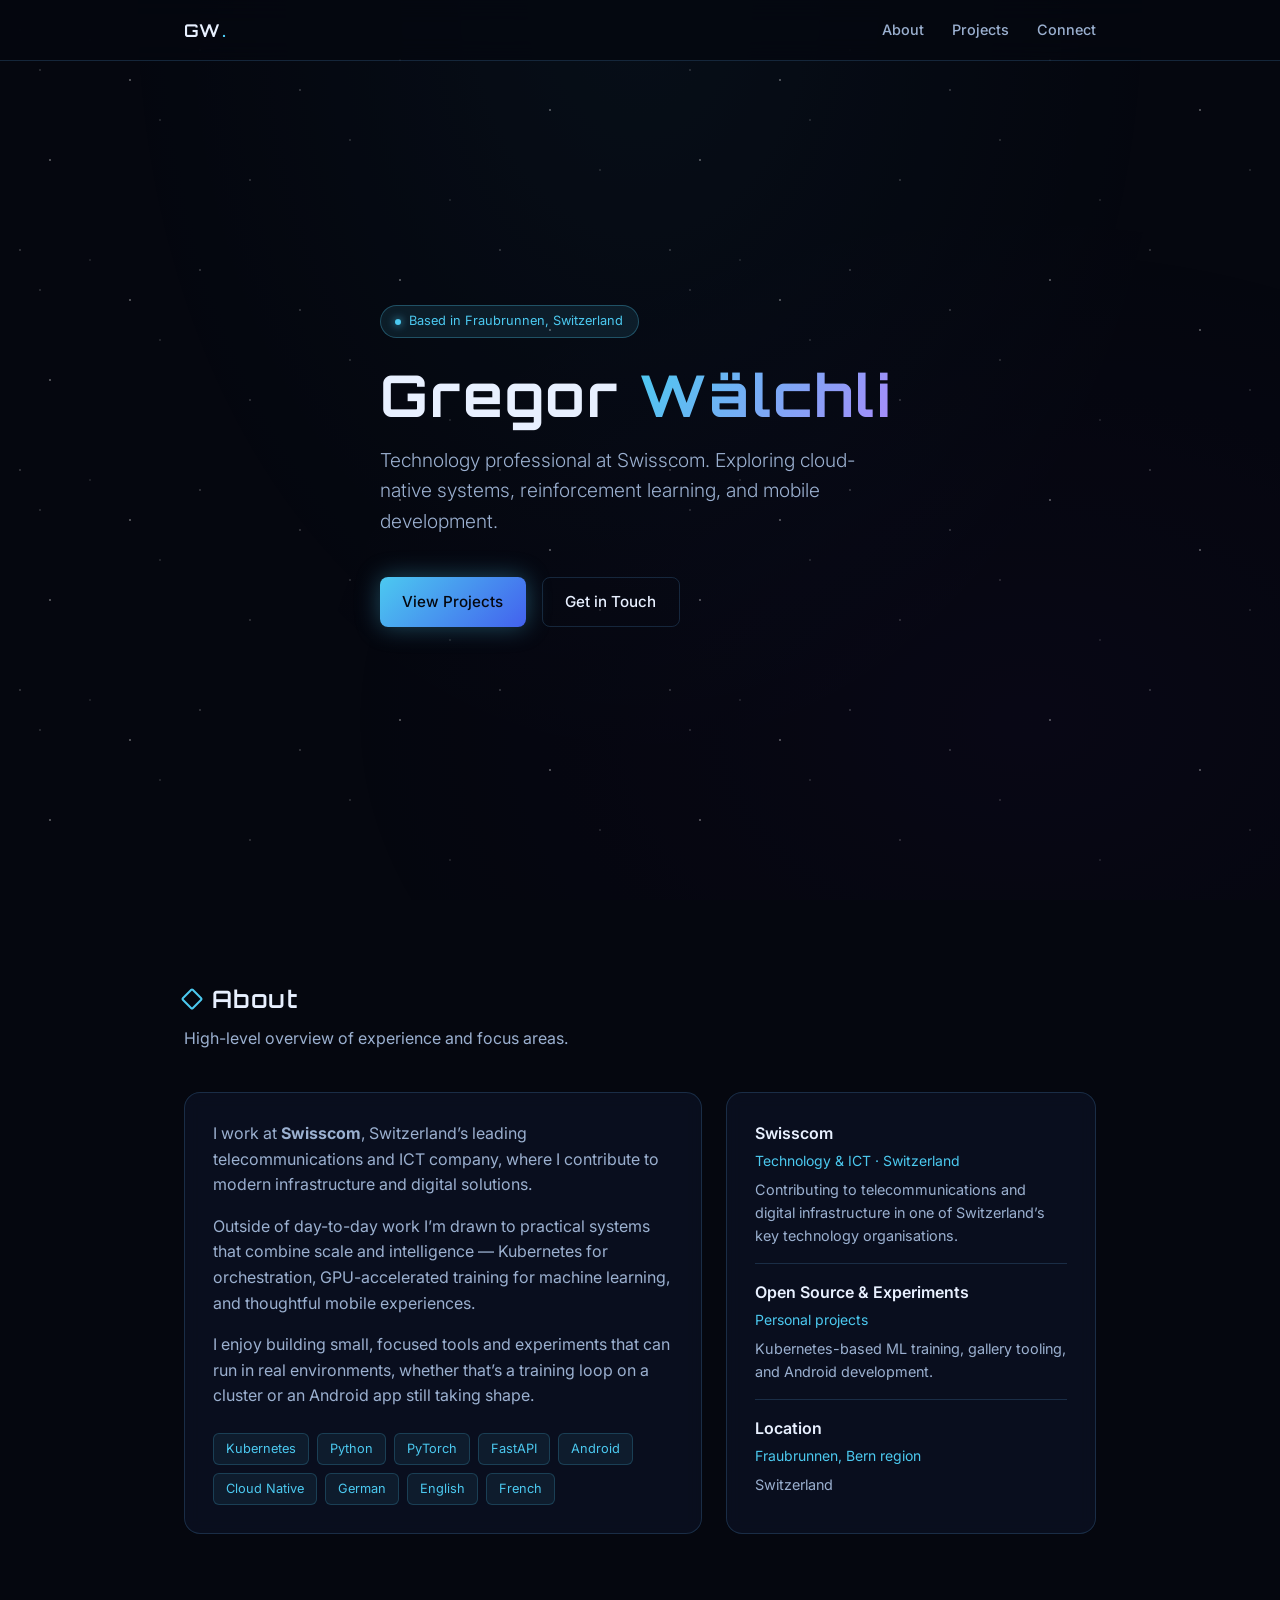
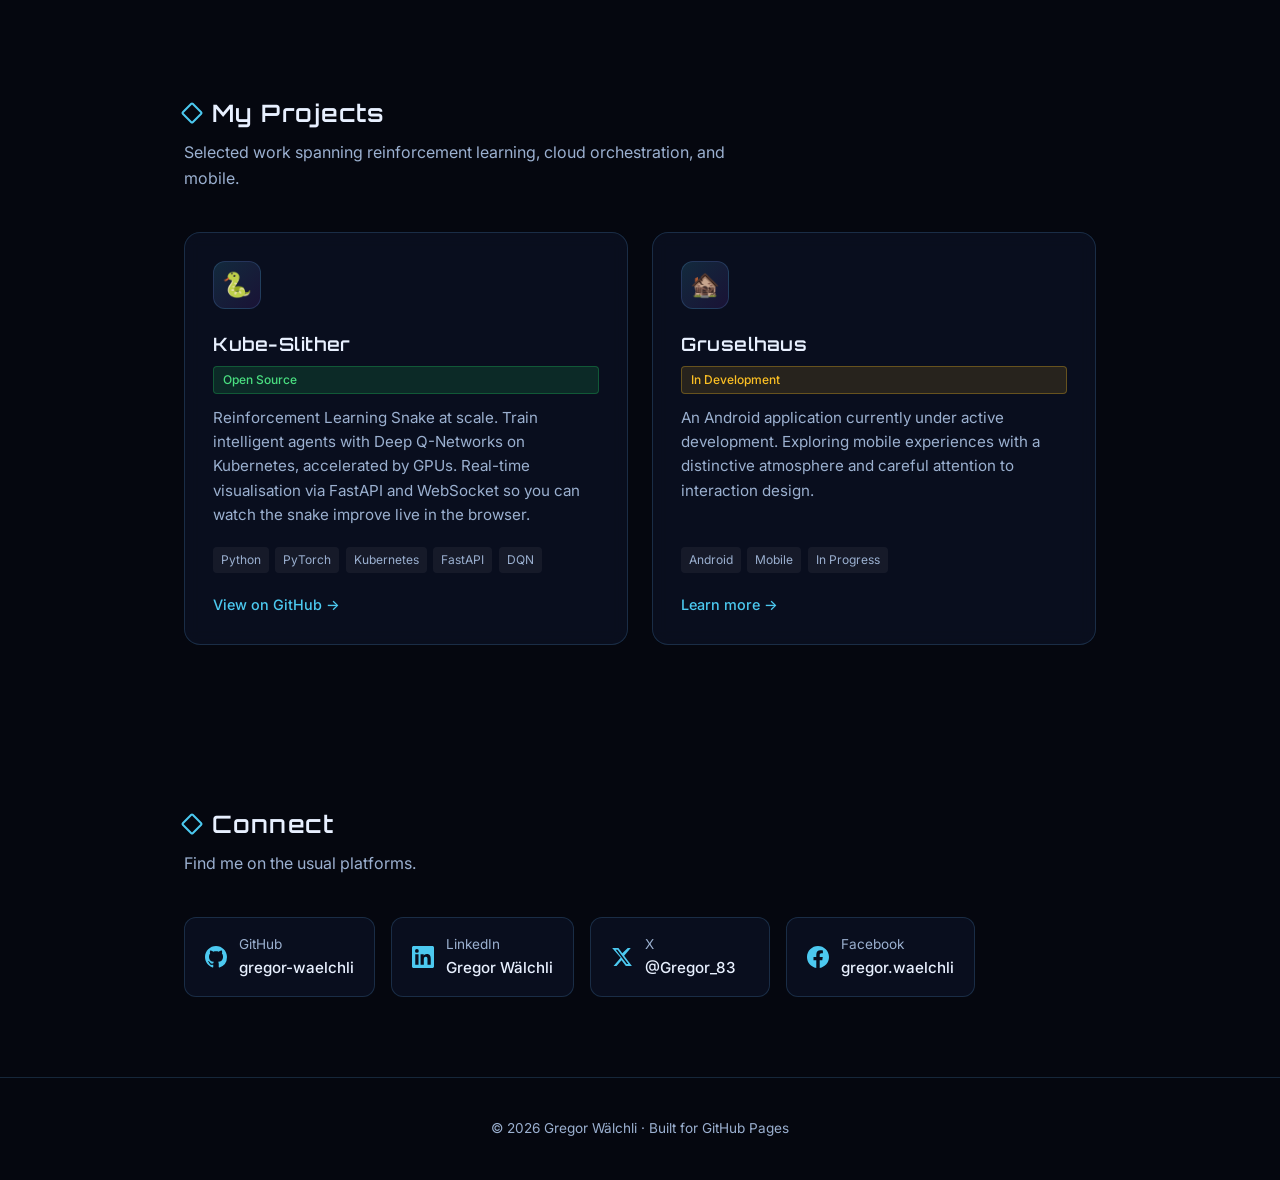
==== commit c23e2f90: "fix design" ====
--- a/index.html
+++ b/index.html
@@ -674,9 +674,9 @@
             <span class="tag">Mobile</span>
             <span class="tag">In Progress</span>
           </div>
-          <span class="project-link" style="color: var(--text-muted); cursor: default;">
-            Coming soon
-          </span>
+          <a href="gruselhaus.html" class="project-link">
+            Learn more →
+          </a>
         </article>
       </div>
     </div>
